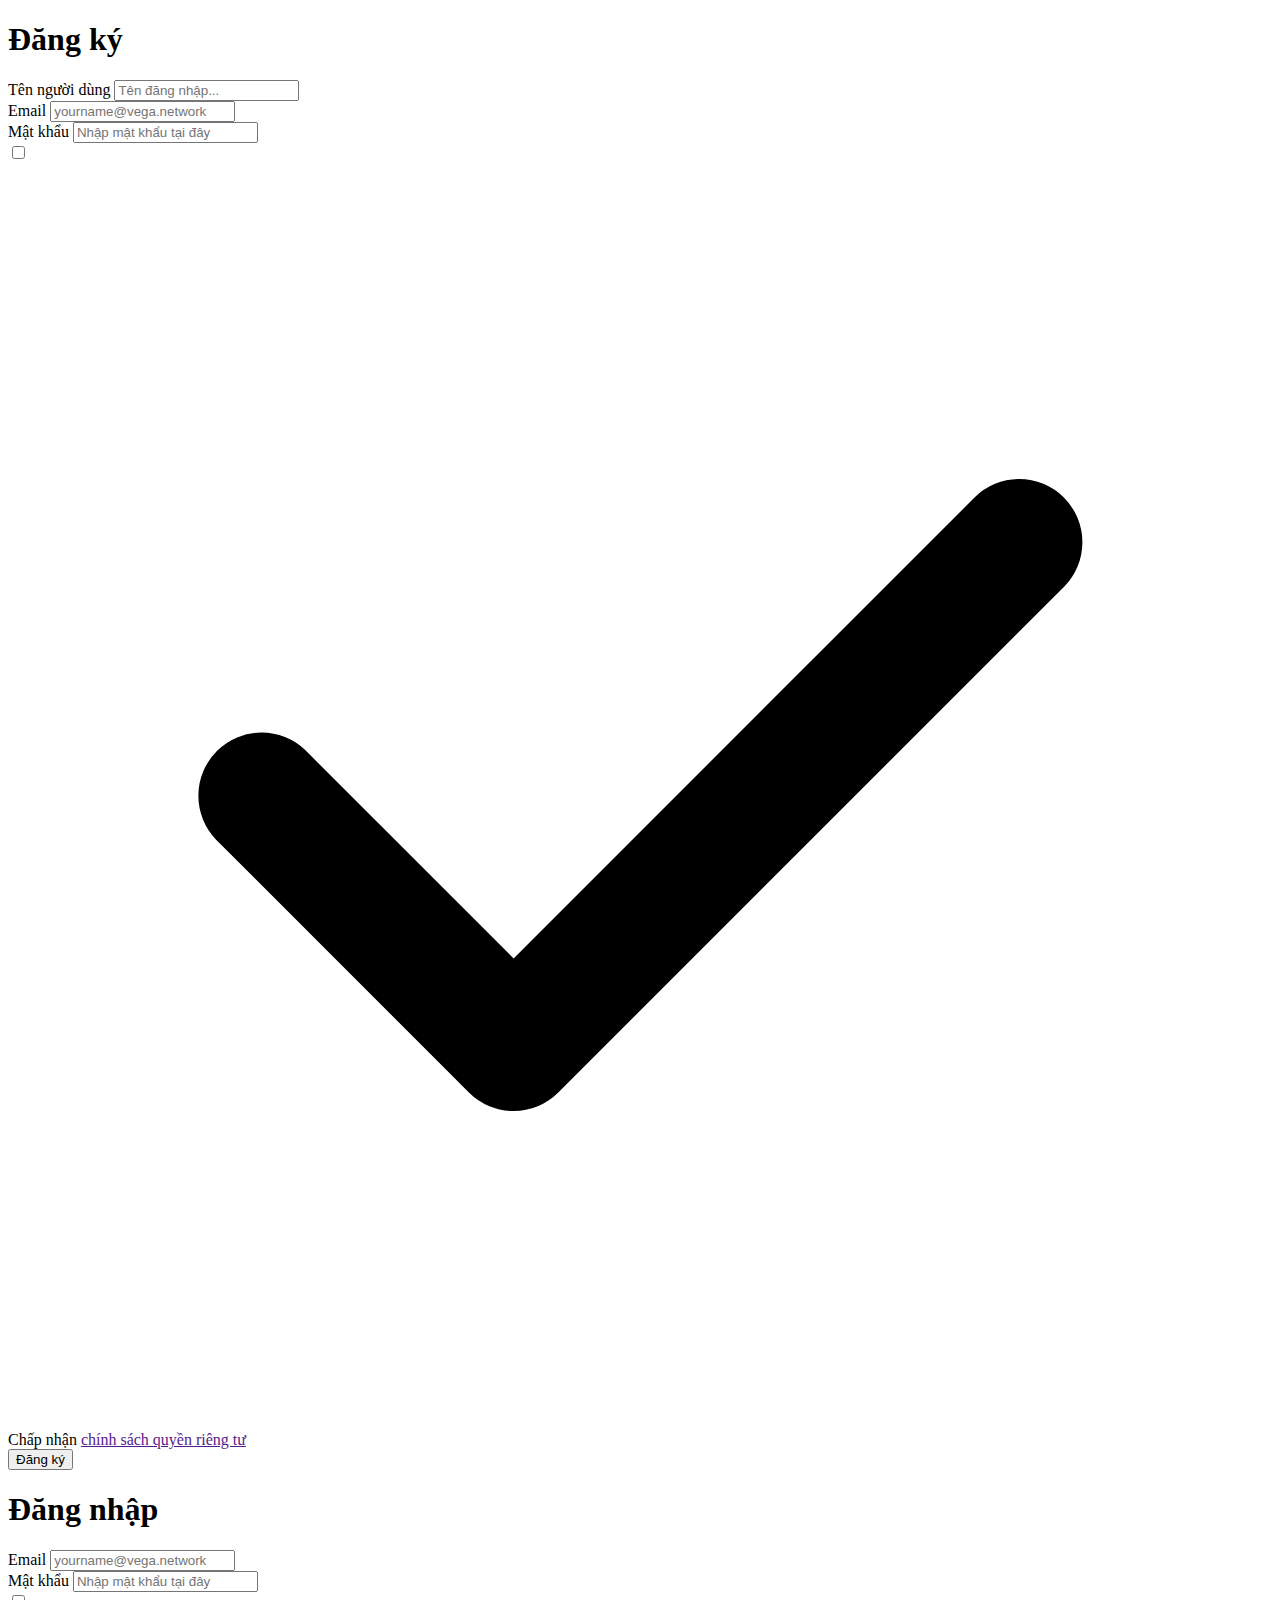
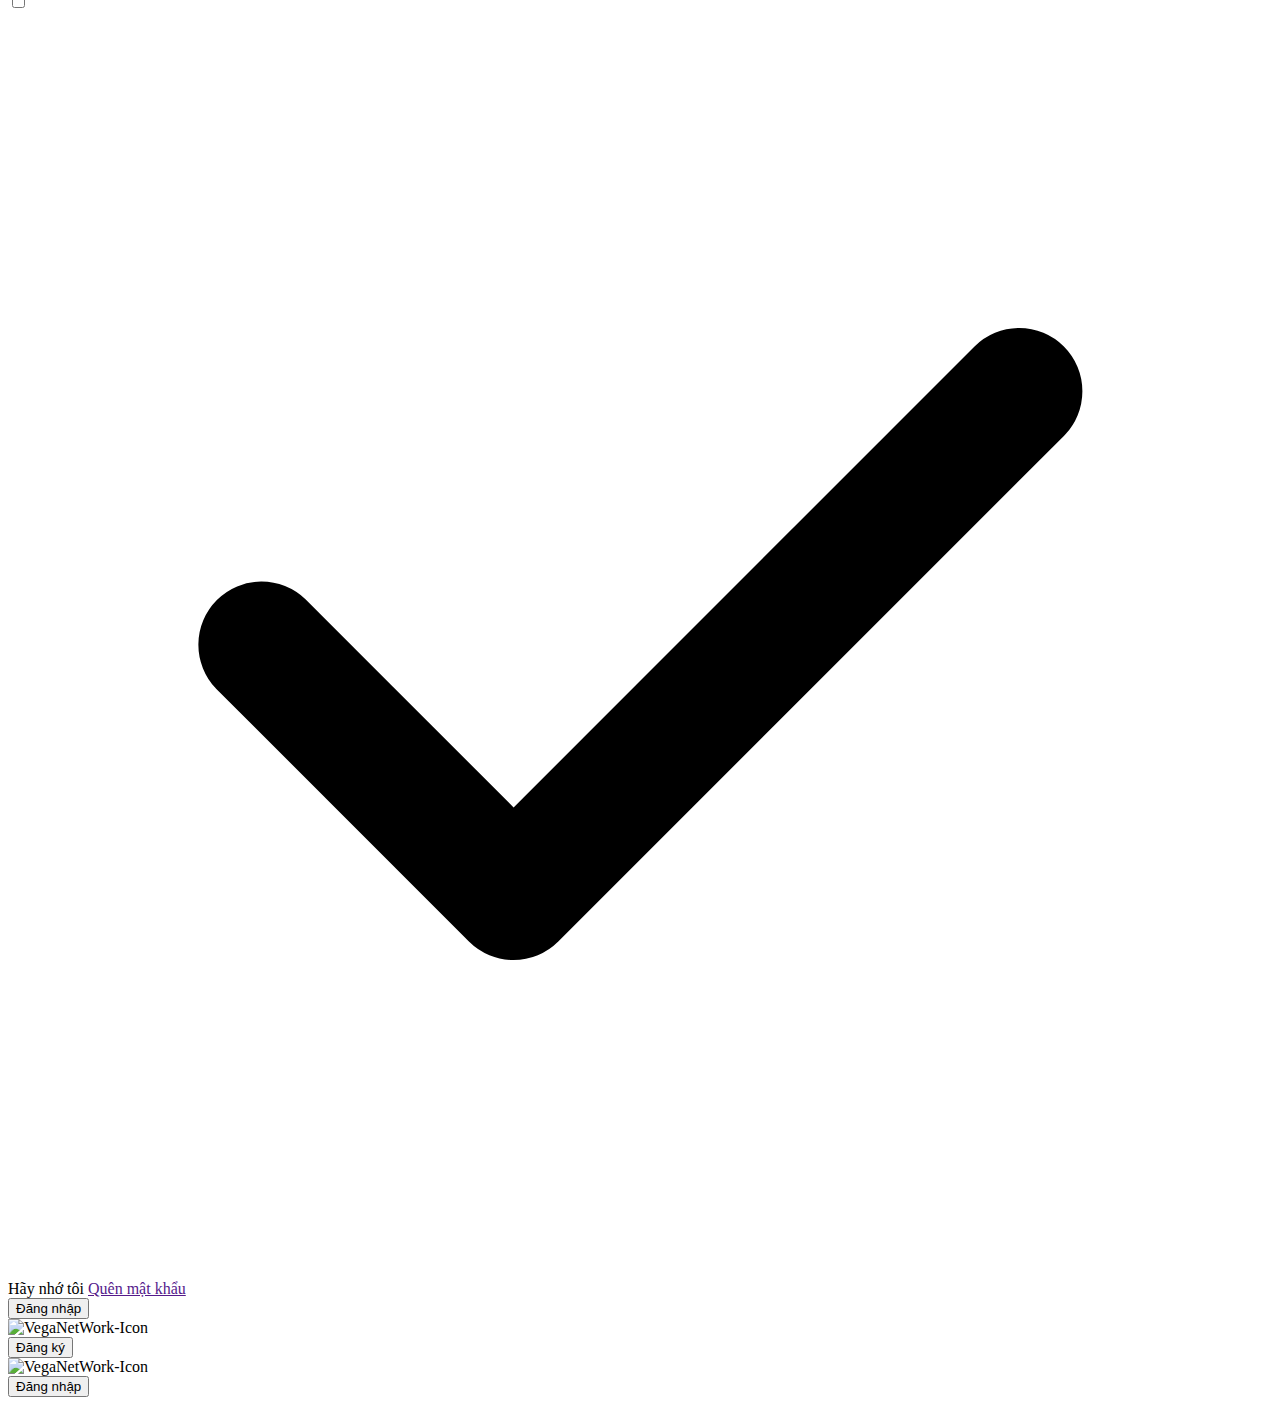
==== assets/html/index.html @ e1505df0 "add login.php, organize php file into classes (mvc) and include (features of web)" ====
<!DOCTYPE html>
<html lang="en">
  <head>
    <meta charset="UTF-8" />
    <meta http-equiv="X-UA-Compatible" content="IE=edge" />
    <meta name="viewport" content="width=device-width, initial-scale=1.0" />
    <link rel="stylesheet" href="./assets/css/style.css" />
    <link
      rel="stylesheet"
      href="https://fonts.googleapis.com/css?family=Ubuntu"
    />
    <link rel="icon" href="./assets/img/logo/favicon.png" type="image/x-icon" />
    <title>VegaNetWork - Login</title>
  </head>
  <body>
    <div class="container" id="container">
      <div class="form-container sign-up-container">
        <form action="#" class="form" id="form-1">
          <h1>Đăng ký</h1>
          <div class="form-group">
            <label class="input-label" for="fullname">Tên người dùng</label>
            <input
              type="text"
              name="fullname"
              id="fullname"
              class="form-control"
              placeholder="Tên đăng nhập..."
            />
            <span class="form-message"></span>
          </div>
          <div class="form-group">
            <label class="input-label" for="email">Email</label>
            <input
              type="email"
              name="email"
              id="email"
              class="form-control"
              placeholder="yourname@vega.network"
            />
            <span class="form-message"></span>
          </div>
          <div class="form-group">
            <label class="input-label" for="password">Mật khẩu</label>
            <input
              type="password"
              name="password"
              id="password"
              class="form-control"
              placeholder="Nhập mật khẩu tại đây"
            />
            <span class="form-message"></span>
          </div>
          <div class="form-group">
            <label for="checkbox" class="checkbox-style">
              <input
                type="checkbox"
                name="checkbox"
                id="checkbox"
                class="checkbox-input"
              />
              <div class="checkbox-box">
                <svg
                  xmlns="http://www.w3.org/2000/svg"
                  class="h-5 w-5"
                  viewBox="0 0 20 20"
                  fill="currentColor"
                >
                  <path
                    fill-rule="evenodd"
                    d="M16.707 5.293a1 1 0 010 1.414l-8 8a1 1 0 01-1.414 0l-4-4a1 1 0 011.414-1.414L8 12.586l7.293-7.293a1 1 0 011.414 0z"
                    clip-rule="evenodd"
                  />
                </svg>
              </div>
              <label for="checkbox" class="checkbox-label">
                Chấp nhận <a href="">chính sách quyền riêng tư</a>
              </label>
            </label>
            <span class="form-message"></span>
          </div>
          <button>Đăng ký</button>
        </form>
      </div>

      <div class="form-container sign-in-container">
        <form action="#" class="form" id="form-2">
          <h1>Đăng nhập</h1>
          <div class="form-group">
            <label class="input-label" for="email">Email</label>
            <input
              type="email"
              id="email-signin"
              class="form-control"
              name="email"
              placeholder="yourname@vega.network"
            />
            <span class="form-message"></span>
          </div>
          <div class="form-group">
            <label class="input-label" for="password">Mật khẩu</label>
            <input
              type="password"
              id="password-signin"
              class="form-control"
              name="password"
              placeholder="Nhập mật khẩu tại đây"
            />
            <span class="form-message"></span>
          </div>
          <div class="form-group">
            <label for="checkbox-sub" class="checkbox-style">
              <input
                type="checkbox"
                name="checkbox"
                id="checkbox-sub"
                class="checkbox-input"
              />
              <div class="checkbox-box">
                <svg
                  xmlns="http://www.w3.org/2000/svg"
                  class="h-5 w-5"
                  viewBox="0 0 20 20"
                  fill="currentColor"
                >
                  <path
                    fill-rule="evenodd"
                    d="M16.707 5.293a1 1 0 010 1.414l-8 8a1 1 0 01-1.414 0l-4-4a1 1 0 011.414-1.414L8 12.586l7.293-7.293a1 1 0 011.414 0z"
                    clip-rule="evenodd"
                  />
                </svg>
              </div>
              <label
                for="checkbox-sub"
                class="checkbox-label"
                id="checkbox-signin"
              >
                Hãy nhớ tôi
                <a class="qmk" href="">Quên mật khẩu</a>
              </label>
            </label>
          </div>
          <button>Đăng nhập</button>
        </form>
      </div>
      <div class="overlay-container">
        <div class="overlay">
          <div class="overlay-panel overlay-left">
            <img src="./assets/img/logo/Logo.png" alt="VegaNetWork-Icon" />
            <br />
            <button class="ghost" id="signUp">Đăng ký</button>
          </div>
          <div class="overlay-panel overlay-right">
            <img src="./assets/img/logo/Logo.png" alt="VegaNetWork-Icon" />
            <br />
            <button class="ghost" id="signIn">Đăng nhập</button>
          </div>
        </div>
      </div>
    </div>

    <script src="./assets/js/main.js"></script>
    <script>
      // Mong muốn
      // Validate form 1
      Validator({
        form: "#form-1",
        formGroupSelector: ".form-group",
        errorSelector: ".form-message",
        rules: [
          Validator.isRequired("#fullname", "Vui lòng điền tên"),
          Validator.isRequired("#email", "Vui lòng điền email"),
          Validator.isEmail("#email", "Vui lòng nhập đúng email"),
          Validator.isRequired("#password", "Vui lòng điền mật khẩu"),
          Validator.minLength("#password", 6),
          Validator.isChecked(
            'input[name="checkbox"]',
            "Vùi lòng tích vào ô trên"
          ),
          // Validator.isConfirmed("#password_confirmation", function () {
          //   return document.querySelector("#form-1 #password").value;
          // }, "Mật khẩu nhập lại không chính xác"),
        ],
        onSubmit: function (data) {
          // Call API
          console.log(data);
        },
      });
      // Validate form 2
      Validator({
        form: "#form-2",
        formGroupSelector: ".form-group",
        errorSelector: ".form-message",
        rules: [
          Validator.isRequired("#email-signin", "Vui lòng điền email"),
          Validator.isEmail("#email-signin", "Vui lòng nhập đúng email"),
          Validator.isRequired("#password-signin", "Vui lòng điền mật khẩu"),
          Validator.minLength("#password-signin", 6),
          // Validator.isConfirmed("#password_confirmation", function () {
          //   return document.querySelector("#form-1 #password").value;
          // }, "Mật khẩu nhập lại không chính xác"),
        ],
        onSubmit: function (data) {
          // Call API
          console.log(data);
        },
      });
    </script>
  </body>
</html>
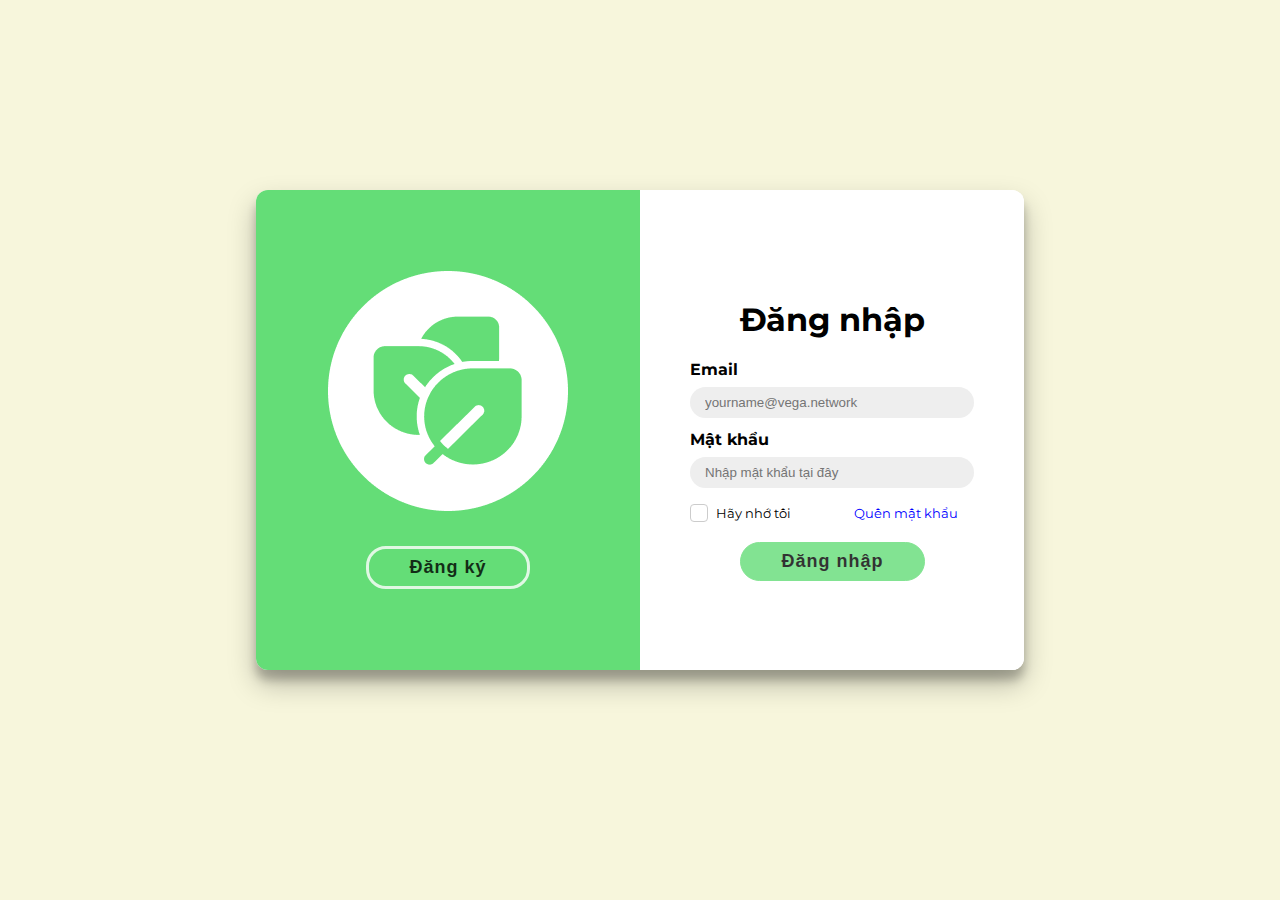
==== commit 1e5e7e27: "change files" ====
--- a/assets/html/index.html
+++ b/assets/html/index.html
@@ -4,12 +4,13 @@
     <meta charset="UTF-8" />
     <meta http-equiv="X-UA-Compatible" content="IE=edge" />
     <meta name="viewport" content="width=device-width, initial-scale=1.0" />
-    <link rel="stylesheet" href="./assets/css/style.css" />
+    <link rel="stylesheet" href="../css/style.css" />
     <link
       rel="stylesheet"
       href="https://fonts.googleapis.com/css?family=Ubuntu"
     />
-    <link rel="icon" href="./assets/img/logo/favicon.png" type="image/x-icon" />
+    <link rel="icon" href="../img/logo/favicon.png" type="image/x-icon" />
+
     <title>VegaNetWork - Login</title>
   </head>
   <body>
@@ -145,12 +146,12 @@
       <div class="overlay-container">
         <div class="overlay">
           <div class="overlay-panel overlay-left">
-            <img src="./assets/img/logo/Logo.png" alt="VegaNetWork-Icon" />
+            <img src="../img/logo/Logo.png" alt="VegaNetWork-Icon" />
             <br />
             <button class="ghost" id="signUp">Đăng ký</button>
           </div>
           <div class="overlay-panel overlay-right">
-            <img src="./assets/img/logo/Logo.png" alt="VegaNetWork-Icon" />
+            <img src="../img/logo/Logo.png" alt="VegaNetWork-Icon" />
             <br />
             <button class="ghost" id="signIn">Đăng nhập</button>
           </div>
@@ -158,7 +159,7 @@
       </div>
     </div>
 
-    <script src="./assets/js/main.js"></script>
+    <script src="../js/main.js"></script>
     <script>
       // Mong muốn
       // Validate form 1
--- a/assets/css/style.css
+++ b/assets/css/style.css
@@ -0,0 +1,244 @@
+@import url("https://fonts.googleapis.com/css?family=Montserrat:400,800");
+* {
+  box-sizing: border-box;
+}
+body {
+  font-size: 16px;
+  font-family: "Montserrat", sans-serif;
+  background-color: #f7f6dc;
+  display: flex;
+  flex-direction: column;
+  justify-content: center;
+  align-items: center;
+  height: 100vh;
+  margin: -20px 0 20px;
+}
+h1 {
+  font-weight: bold;
+  text-align: center;
+}
+/* p {
+  font-size: 14px;
+  font-weight: 100;
+  line-height: 20px;
+  letter-spacing: 0.4px;
+  margin: 20px 0 30px;
+} */
+a {
+  text-decoration: none;
+  color: #008ede;
+  font-size: 14px;
+  margin: 15px 0;
+}
+.form-group.invalid .form-message {
+  color: #f33a58;
+  font-weight: 600;
+}
+.qmk {
+  margin-left: 60px;
+}
+.form-message {
+  font-size: 12px;
+  margin-left: 4px;
+}
+.form-group {
+  display: flex;
+  margin-bottom: 8px;
+  flex-direction: column;
+}
+.container {
+  background: #fff;
+  border-radius: 12px;
+  box-shadow: 0 14px 28px rgba(0, 0, 0, 0.25), 0 10px 10px rgba(0, 0, 0, 0.22);
+  position: relative;
+  overflow: hidden;
+  width: 768px;
+  max-width: 100%;
+  min-height: 480px;
+}
+.form-container form {
+  background: #fff;
+  display: flex;
+  flex-direction: column;
+  padding: 0 50px;
+  height: 100%;
+  justify-content: center;
+  /* align-items: center; */
+}
+
+.form-container button {
+  width: 185px;
+  margin: 4px 0 0 50px;
+}
+
+.form-container .input-label {
+  font-weight: bold;
+}
+
+.form-container input {
+  background: #eee;
+  border: none;
+  border-radius: 20px;
+  padding: 8px 15px;
+  margin: 8px 0 4px;
+  width: 100%;
+}
+
+button {
+  border-radius: 20px;
+  border: 1px solid #64dd77;
+  background-color: #64dd77;
+  color: #000;
+  font-size: 18px;
+  font-weight: bold;
+  padding: 8px 40px;
+  letter-spacing: 1px;
+  transform: transform 80ms ease-in;
+  opacity: 0.8;
+}
+button:hover {
+  opacity: 1;
+}
+
+button:active {
+  transform: scale(0.95);
+}
+
+button:focus {
+  outline: none;
+}
+
+button.ghost {
+  background: transparent;
+  border: 3px solid #fff;
+  margin-top: 16px;
+}
+
+.form-container {
+  position: absolute;
+  top: 0;
+  height: 100%;
+  transition: all 0.6s ease-in-out;
+}
+
+.sign-up-container {
+  right: 0;
+  width: 50%;
+  opacity: 0;
+  z-index: 1;
+}
+.sign-in-container {
+  right: 0;
+  width: 50%;
+  z-index: 2;
+}
+
+.overlay-container {
+  position: absolute;
+  top: 0;
+  right: 50%;
+  width: 50%;
+  height: 100%;
+  overflow: hidden;
+  transition: transform 0.6s ease-in-out;
+  z-index: 100;
+}
+.overlay {
+  background: #64dd77;
+  color: #fff;
+  position: relative;
+  left: -100%;
+  height: 100%;
+  width: 200%;
+  transform: translateX(0);
+  transition: transform 0.6s ease-in-out;
+}
+
+.overlay-panel {
+  position: absolute;
+  top: 0;
+  display: flex;
+  flex-direction: column;
+  justify-content: center;
+  align-items: center;
+  padding: 0 40px;
+  height: 100%;
+  width: 50%;
+  transform: translateX(0);
+  transition: transform 0.6s ease-in-out;
+}
+
+.overlay-left {
+  right: 0;
+  transform: translateX(0);
+}
+
+.overlay-right {
+  transform: translateX(-20%);
+}
+
+/* Animation */
+
+/* Move sign in to the left  */
+.container.left-panel-active .sign-in-container {
+  transform: translateX(-100%);
+}
+
+/* Move overlay to right */
+.container.left-panel-active .overlay-container {
+  transform: translateX(100%);
+}
+
+/* Bring sign up over sign in */
+.container.left-panel-active .sign-up-container {
+  transform: translateX(-100%);
+  opacity: 1;
+  z-index: 5;
+}
+
+/* Move overlay back to the left */
+.container.left-panel-active .overlay {
+  transform: translateX(50%);
+}
+
+.container.left-panel-active .overlay-right {
+  transform: translateX(0);
+}
+.container.left-panel-active .overlay-left {
+  transform: translateX(-15%);
+}
+
+.checkbox-style {
+  display: inline-flex;
+  align-items: center;
+  gap: 8px;
+  cursor: pointer;
+  margin: 4px 0 8px;
+}
+.checkbox-label {
+  cursor: pointer;
+  font-size: 13px;
+}
+.checkbox-label > a {
+  color: blue;
+  font-size: 13px;
+}
+
+.checkbox-style input {
+  display: none;
+}
+.checkbox-sub-box,
+.checkbox-box {
+  width: 18px;
+  height: 18px;
+  border: 1px solid #ccc;
+  border-radius: 4px;
+  color: transparent;
+  transition: all 0.2s linear;
+}
+
+.checkbox-input:checked + .checkbox-box {
+  background-color: #ffc090;
+  border-color: #ffc090;
+  color: white;
+}
